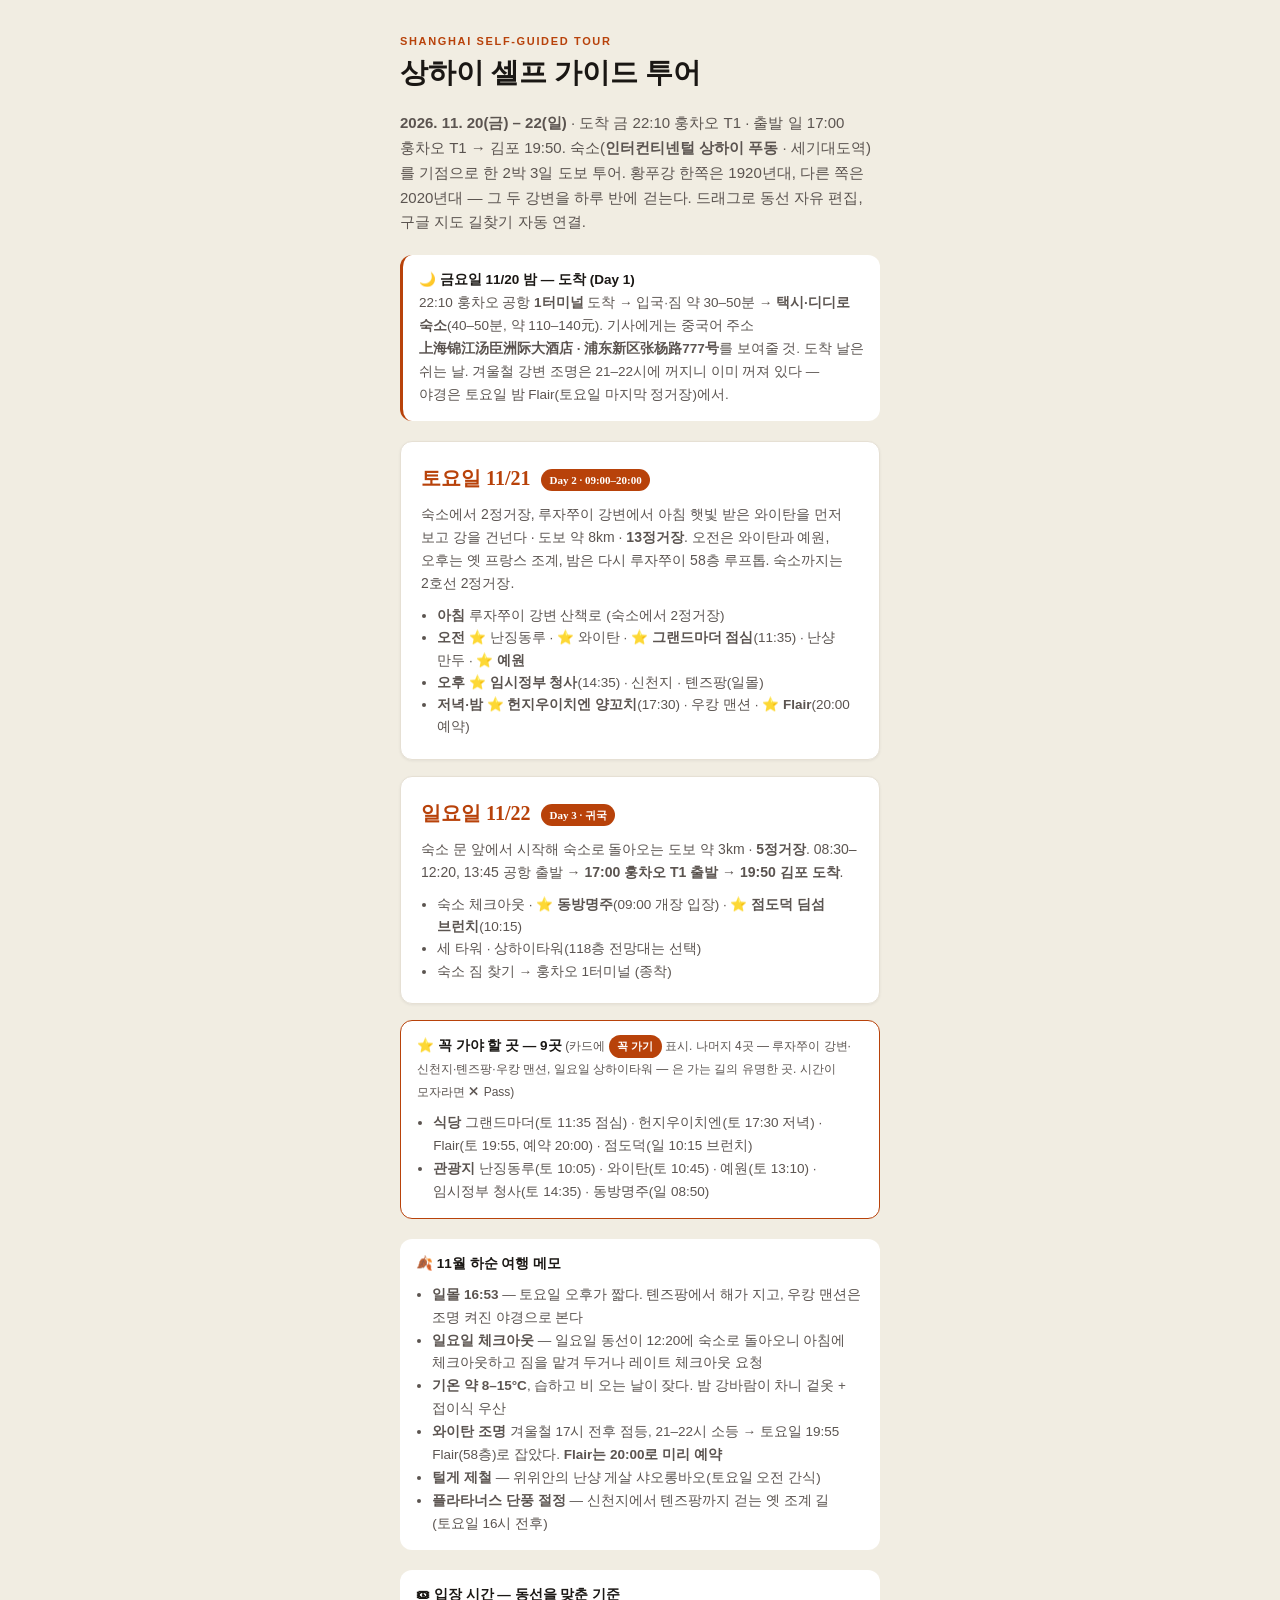
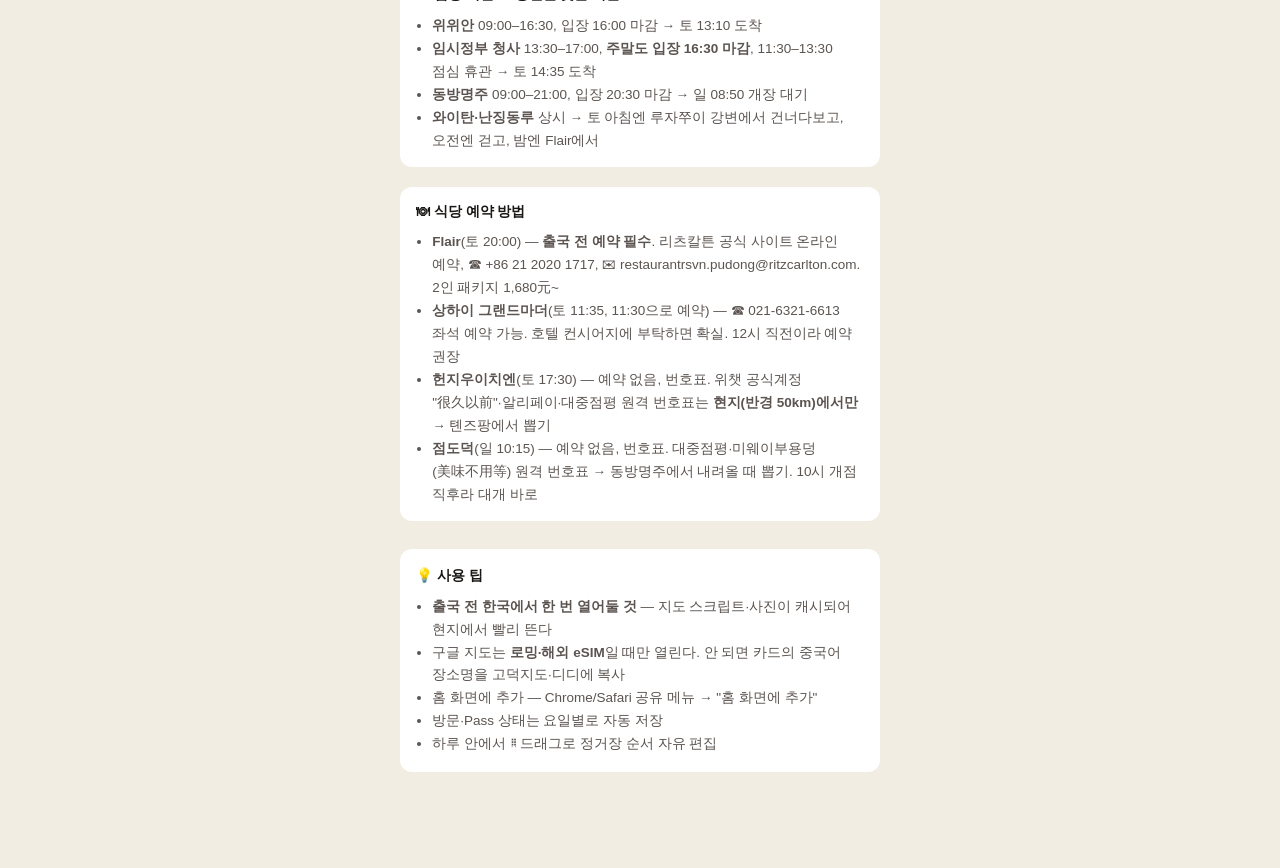
==== course/index.html @ 4eadb099 "Add files via upload" ====
<!DOCTYPE html>
<html lang="ko">
<head>
<meta charset="UTF-8">
<meta name="viewport" content="width=device-width, initial-scale=1, viewport-fit=cover">
<meta name="theme-color" content="#b8420a">
<title>상하이 셀프 가이드 투어</title>
<meta name="description" content="상하이 2박 3일(2026. 11. 20–22) 도보 가이드 투어 — 와이탄·위위안, 옛 프랑스 조계, 루자쭈이.">
<link rel="stylesheet" href="../navi/assets/css/navi.css">
<link rel="manifest" href="../manifest.json">
<link rel="apple-touch-icon" href="../navi/assets/icons/icon-192.png">
<link rel="icon" type="image/png" href="../navi/assets/icons/icon-192.png">
</head>
<body>

<div class="landing">
  <div style="font-size: 11px; letter-spacing: 0.15em; text-transform: uppercase; color: var(--accent); font-weight: 700;">Shanghai Self-Guided Tour</div>
  <h1>상하이 셀프 가이드 투어</h1>
  <p class="lead"><strong>2026. 11. 20(금) – 22(일)</strong> · 도착 금 22:10 훙차오 T1 · 출발 일 17:00 훙차오 T1 → 김포 19:50. 숙소(<strong>인터컨티넨털 상하이 푸동</strong> · 세기대도역)를 기점으로 한 2박 3일 도보 투어. 황푸강 한쪽은 1920년대, 다른 쪽은 2020년대 — 그 두 강변을 하루 반에 걷는다. 드래그로 동선 자유 편집, 구글 지도 길찾기 자동 연결.</p>

  <div style="margin: 20px 0; padding: 14px 16px; border-left: 3px solid var(--accent); background: var(--bg-card); border-radius: var(--radius); font-size: 13.5px; color: var(--ink-soft); line-height: 1.7;">
    <strong style="color: var(--ink);">🌙 금요일 11/20 밤 — 도착 (Day 1)</strong><br>
    22:10 훙차오 공항 <strong>1터미널</strong> 도착 → 입국·짐 약 30–50분 → <strong>택시·디디로 숙소</strong>(40–50분, 약 110–140元). 기사에게는 중국어 주소 <strong>上海锦江汤臣洲际大酒店 · 浦东新区张杨路777号</strong>를 보여줄 것. 도착 날은 쉬는 날. 겨울철 강변 조명은 21–22시에 꺼지니 이미 꺼져 있다 — 야경은 토요일 밤 Flair(토요일 마지막 정거장)에서.
  </div>

  <a class="version-card" href="sat.html">
    <h3>토요일 11/21 <span class="tag">Day 2 · 09:00–20:00</span></h3>
    <p>숙소에서 2정거장, 루자쭈이 강변에서 아침 햇빛 받은 와이탄을 먼저 보고 강을 건넌다 · 도보 약 8km · <strong>13정거장</strong>. 오전은 와이탄과 예원, 오후는 옛 프랑스 조계, 밤은 다시 루자쭈이 58층 루프톱. 숙소까지는 2호선 2정거장.</p>
    <ul>
      <li><strong>아침</strong> 루자쭈이 강변 산책로 (숙소에서 2정거장)</li>
      <li><strong>오전</strong> ⭐ 난징동루 · ⭐ 와이탄 · ⭐ <strong>그랜드마더 점심</strong>(11:35) · 난샹 만두 · ⭐ <strong>예원</strong></li>
      <li><strong>오후</strong> ⭐ <strong>임시정부 청사</strong>(14:35) · 신천지 · 톈즈팡(일몰)</li>
      <li><strong>저녁·밤</strong> ⭐ <strong>헌지우이치엔 양꼬치</strong>(17:30) · 우캉 맨션 · ⭐ <strong>Flair</strong>(20:00 예약)</li>
    </ul>
  </a>

  <a class="version-card" href="sun.html">
    <h3>일요일 11/22 <span class="tag">Day 3 · 귀국</span></h3>
    <p>숙소 문 앞에서 시작해 숙소로 돌아오는 도보 약 3km · <strong>5정거장</strong>. 08:30–12:20, 13:45 공항 출발 → <strong>17:00 훙차오 T1 출발 → 19:50 김포 도착</strong>.</p>
    <ul>
      <li>숙소 체크아웃 · ⭐ <strong>동방명주</strong>(09:00 개장 입장) · ⭐ <strong>점도덕 딤섬 브런치</strong>(10:15)</li>
      <li>세 타워 · 상하이타워(118층 전망대는 선택)</li>
      <li>숙소 짐 찾기 → 훙차오 1터미널 (종착)</li>
    </ul>
  </a>

  <div style="margin: 0 0 20px; padding: 14px 16px; border: 1px solid var(--accent); background: var(--bg-card); border-radius: var(--radius); font-size: 13.5px; color: var(--ink-soft); line-height: 1.7;">
    <strong style="color: var(--ink);">⭐ 꼭 가야 할 곳 — 9곳</strong> <span style="font-size: 12px;">(카드에 <span class="must-badge" style="margin-left: 0;">꼭 가기</span> 표시. 나머지 4곳 — 루자쭈이 강변·신천지·톈즈팡·우캉 맨션, 일요일 상하이타워 — 은 가는 길의 유명한 곳. 시간이 모자라면 ✕ Pass)</span>
    <ul style="margin: 8px 0 0; padding-left: 1.2em;">
      <li><strong>식당</strong> 그랜드마더(토 11:35 점심) · 헌지우이치엔(토 17:30 저녁) · Flair(토 19:55, 예약 20:00) · 점도덕(일 10:15 브런치)</li>
      <li><strong>관광지</strong> 난징동루(토 10:05) · 와이탄(토 10:45) · 예원(토 13:10) · 임시정부 청사(토 14:35) · 동방명주(일 08:50)</li>
    </ul>
  </div>

  <div style="margin: 0 0 20px; padding: 14px 16px; background: var(--bg-card); border-radius: var(--radius); font-size: 13.5px; color: var(--ink-soft); line-height: 1.7;">
    <strong style="color: var(--ink);">🍂 11월 하순 여행 메모</strong>
    <ul style="margin: 8px 0 0; padding-left: 1.2em;">
      <li><strong>일몰 16:53</strong> — 토요일 오후가 짧다. 톈즈팡에서 해가 지고, 우캉 맨션은 조명 켜진 야경으로 본다</li>
      <li><strong>일요일 체크아웃</strong> — 일요일 동선이 12:20에 숙소로 돌아오니 아침에 체크아웃하고 짐을 맡겨 두거나 레이트 체크아웃 요청</li>
      <li><strong>기온 약 8–15°C</strong>, 습하고 비 오는 날이 잦다. 밤 강바람이 차니 겉옷 + 접이식 우산</li>
      <li><strong>와이탄 조명</strong> 겨울철 17시 전후 점등, 21–22시 소등 → 토요일 19:55 Flair(58층)로 잡았다. <strong>Flair는 20:00로 미리 예약</strong></li>
      <li><strong>털게 제철</strong> — 위위안의 난샹 게살 샤오롱바오(토요일 오전 간식)</li>
      <li><strong>플라타너스 단풍 절정</strong> — 신천지에서 톈즈팡까지 걷는 옛 조계 길(토요일 16시 전후)</li>
    </ul>
  </div>

  <div style="margin: 0 0 20px; padding: 14px 16px; background: var(--bg-card); border-radius: var(--radius); font-size: 13.5px; color: var(--ink-soft); line-height: 1.7;">
    <strong style="color: var(--ink);">🎟 입장 시간 — 동선을 맞춘 기준</strong>
    <ul style="margin: 8px 0 0; padding-left: 1.2em;">
      <li><strong>위위안</strong> 09:00–16:30, 입장 16:00 마감 → 토 13:10 도착</li>
      <li><strong>임시정부 청사</strong> 13:30–17:00, <strong>주말도 입장 16:30 마감</strong>, 11:30–13:30 점심 휴관 → 토 14:35 도착</li>
      <li><strong>동방명주</strong> 09:00–21:00, 입장 20:30 마감 → 일 08:50 개장 대기</li>
      <li><strong>와이탄·난징동루</strong> 상시 → 토 아침엔 루자쭈이 강변에서 건너다보고, 오전엔 걷고, 밤엔 Flair에서</li>
    </ul>
  </div>

  <div style="margin: 0 0 20px; padding: 14px 16px; background: var(--bg-card); border-radius: var(--radius); font-size: 13.5px; color: var(--ink-soft); line-height: 1.7;">
    <strong style="color: var(--ink);">🍽 식당 예약 방법</strong>
    <ul style="margin: 8px 0 0; padding-left: 1.2em;">
      <li><strong>Flair</strong>(토 20:00) — <strong>출국 전 예약 필수</strong>. 리츠칼튼 공식 사이트 온라인 예약, ☎ +86 21 2020 1717, ✉ restaurantrsvn.pudong@ritzcarlton.com. 2인 패키지 1,680元~</li>
      <li><strong>상하이 그랜드마더</strong>(토 11:35, 11:30으로 예약) — ☎ 021-6321-6613 좌석 예약 가능. 호텔 컨시어지에 부탁하면 확실. 12시 직전이라 예약 권장</li>
      <li><strong>헌지우이치엔</strong>(토 17:30) — 예약 없음, 번호표. 위챗 공식계정 "很久以前"·알리페이·대중점평 원격 번호표는 <strong>현지(반경 50km)에서만</strong> → 톈즈팡에서 뽑기</li>
      <li><strong>점도덕</strong>(일 10:15) — 예약 없음, 번호표. 대중점평·미웨이부용덩(美味不用等) 원격 번호표 → 동방명주에서 내려올 때 뽑기. 10시 개점 직후라 대개 바로</li>
    </ul>
  </div>

  <div style="margin-top: 28px; padding: 16px; background: var(--bg-card); border-radius: var(--radius); font-size: 13.5px; color: var(--ink-soft); line-height: 1.7;">
    <strong style="color: var(--ink);">💡 사용 팁</strong>
    <ul style="margin: 8px 0 0; padding-left: 1.2em;">
      <li><strong>출국 전 한국에서 한 번 열어둘 것</strong> — 지도 스크립트·사진이 캐시되어 현지에서 빨리 뜬다</li>
      <li>구글 지도는 <strong>로밍·해외 eSIM</strong>일 때만 열린다. 안 되면 카드의 중국어 장소명을 고덕지도·디디에 복사</li>
      <li>홈 화면에 추가 — Chrome/Safari 공유 메뉴 → "홈 화면에 추가"</li>
      <li>방문·Pass 상태는 요일별로 자동 저장</li>
      <li>하루 안에서 ⠿ 드래그로 정거장 순서 자유 편집</li>
    </ul>
  </div>
</div>

<script>
  if ('serviceWorker' in navigator) {
    window.addEventListener('load', () => {
      navigator.serviceWorker.register('../sw.js', { scope: '../' }).catch((e) => console.warn('SW failed:', e));
    });
  }
</script>
</body>
</html>
---- navi/assets/css/navi.css ----
/* ============================================================
   상하이 투어 NAVI — 모바일 우선 (폴란드 투어 엔진에서 이어받음)
   ============================================================ */

:root {
  --bg:        #faf8f3;
  --bg-card:   #ffffff;
  --bg-walk:   #f1ede2;
  --bg-tram:   #fff4e1;
  --ink:       #1a1714;
  --ink-soft:  #5b5450;
  --ink-mute:  #908882;
  --line:      #e6e0d4;
  --accent:    #b8420a;
  --accent-soft: #d97350;
  --visited:   #4a7c4e;
  --visited-bg: #e8f1e9;
  --shadow-sm: 0 1px 3px rgba(0,0,0,0.06);
  --shadow-md: 0 4px 14px rgba(0,0,0,0.08);
  --radius:    12px;
  --font-serif: ui-serif, Georgia, 'Iowan Old Style', 'Apple Garamond', serif;
  --font-sans: -apple-system, BlinkMacSystemFont, 'Pretendard', 'Apple SD Gothic Neo', 'Segoe UI', sans-serif;
  --bottom-nav-h: 64px;
}

@media (prefers-color-scheme: dark) {
  :root {
    --bg:        #16130f;
    --bg-card:   #211c17;
    --bg-walk:   #2a241c;
    --bg-tram:   #322820;
    --ink:       #f0e9dc;
    --ink-soft:  #b8aea0;
    --ink-mute:  #807870;
    --line:      #3a3128;
    --accent:    #ff8e5c;
    --accent-soft: #d97350;
    --visited:   #88c08c;
    --visited-bg: #1e2a1f;
    --shadow-sm: 0 1px 3px rgba(0,0,0,0.4);
    --shadow-md: 0 4px 14px rgba(0,0,0,0.5);
  }
}

* { box-sizing: border-box; -webkit-tap-highlight-color: transparent; }

html, body {
  margin: 0; padding: 0;
  background: var(--bg);
  color: var(--ink);
  font-family: var(--font-sans);
  font-size: 16px;
  line-height: 1.65;
  word-break: keep-all;
  overflow-wrap: break-word;
}

body {
  padding-bottom: calc(var(--bottom-nav-h) + env(safe-area-inset-bottom));
}

a { color: var(--accent); text-decoration: none; }
a:active { opacity: 0.6; }

/* ====== Header ====== */
.tour-header {
  padding: 24px 20px 16px;
  background: linear-gradient(180deg, var(--bg-card) 0%, var(--bg) 100%);
  border-bottom: 1px solid var(--line);
}
.tour-header .kicker {
  font-size: 11px; letter-spacing: 0.15em; text-transform: uppercase;
  color: var(--accent); font-weight: 700;
}
.tour-header h1 {
  font-family: var(--font-serif);
  font-size: 26px; line-height: 1.25;
  margin: 8px 0 8px;
}
.tour-header .subtitle {
  font-size: 14px; color: var(--ink-soft); margin: 0;
}
.tour-meta {
  display: grid; grid-template-columns: repeat(3, 1fr); gap: 8px;
  margin-top: 16px;
}
.tour-meta .item {
  background: var(--bg-card); padding: 10px 8px;
  border-radius: 8px; text-align: center;
  border: 1px solid var(--line);
}
.tour-meta .val { font-size: 16px; font-weight: 700; color: var(--accent); }
.tour-meta .key { font-size: 11px; color: var(--ink-mute); }

/* ====== Ticket Guide (펼침 카드) ====== */
.ticket-card {
  margin: 0;
  background: var(--bg-card);
  border-bottom: 1px solid var(--line);
}
.ticket-card summary {
  list-style: none;
  cursor: pointer;
  padding: 14px 20px;
  font-size: 14px; font-weight: 600;
  display: flex; align-items: center; gap: 8px;
  color: var(--ink);
  user-select: none;
}
.ticket-card summary::-webkit-details-marker { display: none; }
.ticket-card summary::after {
  content: '▾';
  margin-left: auto;
  color: var(--ink-mute);
  transition: transform 0.2s;
}
.ticket-card[open] summary::after { transform: rotate(180deg); }
.ticket-card .ticket-body {
  padding: 0 20px 20px;
  font-size: 13.5px;
  color: var(--ink-soft);
  line-height: 1.7;
}
.ticket-card .ticket-body table {
  width: 100%; border-collapse: collapse;
  margin: 8px 0 12px;
  font-size: 13px;
}
.ticket-card .ticket-body th,
.ticket-card .ticket-body td {
  text-align: left; padding: 6px 4px;
  border-bottom: 1px solid var(--line);
}
.ticket-card .ticket-body th {
  color: var(--ink-mute); font-size: 11px;
  text-transform: uppercase; letter-spacing: 0.05em;
}
.ticket-card .ticket-body td strong { color: var(--ink); }
.ticket-card .ticket-body .price { font-weight: 700; color: var(--accent); white-space: nowrap; }
.ticket-card .ticket-body h4 {
  font-size: 14px; margin: 14px 0 6px;
  color: var(--ink);
}
.ticket-card .ticket-body ul { margin: 6px 0; padding-left: 1.2em; }
.ticket-card .warning {
  background: var(--bg-tram);
  border-left: 3px solid var(--accent);
  padding: 8px 12px;
  margin: 10px 0;
  font-size: 13px;
  border-radius: 0 6px 6px 0;
}

/* ====== Progress Bar ====== */
.progress-bar {
  position: sticky; top: 0; z-index: 50;
  background: var(--bg);
  padding: 8px 12px 8px 16px;
  border-bottom: 1px solid var(--line);
  display: flex; align-items: center; gap: 8px;
  font-size: 13px;
}
.progress-bar .btn-scroll-top,
.progress-bar .btn-reset-order {
  flex: 0 0 auto;
  min-width: 32px; height: 32px;
  border: 1px solid var(--line);
  background: var(--bg-card);
  color: var(--ink);
  border-radius: 8px;
  font-size: 14px;
  cursor: pointer;
  display: inline-flex; align-items: center; justify-content: center;
  padding: 0 8px;
  font-family: inherit;
}
.progress-bar .btn-scroll-top:active,
.progress-bar .btn-reset-order:active { opacity: 0.55; }
.progress-bar .track {
  flex: 1; height: 6px; background: var(--line);
  border-radius: 999px; overflow: hidden;
}
.progress-bar .fill {
  height: 100%; background: var(--accent); width: 0%;
  transition: width 0.3s ease;
}
.progress-bar .count { color: var(--ink-soft); font-variant-numeric: tabular-nums; }

/* ====== Overview Map (v1) ====== */
.overview-map {
  height: 260px;
  margin: 16px 0;
  border-top: 1px solid var(--line);
  border-bottom: 1px solid var(--line);
}
.overview-map .leaflet-container { background: var(--bg); }

/* ====== Stops ====== */
main { padding: 0; }
.stops { display: flex; flex-direction: column; }

.stop {
  background: var(--bg-card);
  border-top: 1px solid var(--line);
  scroll-margin-top: 56px;
  transition: background 0.3s ease;
}
.stop.visited {
  background: var(--visited-bg);
}

.stop-photo {
  margin: 0; position: relative; aspect-ratio: 16 / 10;
  background: var(--line); overflow: hidden;
}
.stop-photo img {
  width: 100%; height: 100%; object-fit: cover; display: block;
}
.stop-photo .stop-num {
  position: absolute; top: 12px; left: 12px;
  background: var(--accent); color: white;
  font-weight: 700; font-size: 13px;
  padding: 6px 12px; border-radius: 999px;
  letter-spacing: 0.05em;
  box-shadow: var(--shadow-sm);
}
.stop.extension .stop-photo .stop-num { background: var(--ink-soft); }
.stop.terminus .stop-photo .stop-num { background: var(--visited); }

.stop-body { padding: 20px; }
.stop-time {
  font-size: 12px; color: var(--accent);
  font-weight: 600; letter-spacing: 0.05em;
  text-transform: uppercase;
}
.stop-body h2 {
  font-family: var(--font-serif);
  font-size: 22px; line-height: 1.3;
  margin: 4px 0 2px;
}
.stop-pl {
  font-style: italic; color: var(--ink-mute);
  font-size: 14px; margin-bottom: 14px;
}
.stop-body p { margin: 10px 0; font-size: 15.5px; }
.stop-body ul { margin: 8px 0; padding-left: 1.2em; font-size: 14.5px; color: var(--ink-soft); }
.stop-body strong { color: var(--ink); }

/* ====== Stop Actions ====== */
.stop-actions {
  display: flex; gap: 8px; margin-top: 18px;
  flex-wrap: wrap;
}
.stop-actions button,
.stop-actions a {
  flex: 1 1 auto;
  min-height: 44px;
  padding: 0 16px;
  border-radius: 10px;
  border: 1px solid var(--line);
  background: var(--bg);
  color: var(--ink);
  font-size: 14px; font-weight: 600;
  display: inline-flex; align-items: center; justify-content: center; gap: 6px;
  cursor: pointer;
  font-family: inherit;
}
.stop-actions .btn-directions {
  background: var(--accent); color: white; border-color: var(--accent);
  flex: 3 1 0;
  padding: 0 10px;
  font-size: 13px;
}
.stop-actions .btn-directions:active { background: var(--accent-soft); }
.stop-actions .btn-place {
  flex: 0 0 44px;
  min-width: 44px; padding: 0;
  font-size: 18px;
  text-decoration: none;
}
.stop-actions .btn-visit {
  background: var(--bg); color: var(--ink-soft);
  flex: 2 1 0;
  padding: 0 8px;
  font-size: 13px;
}
.stop-actions .btn-visit.checked {
  background: var(--visited); color: white; border-color: var(--visited);
}

/* ====== Walk Segment ====== */
.walk {
  background: var(--bg-walk);
  padding: 16px 20px;
  display: flex; gap: 12px; align-items: flex-start;
  font-size: 14px; color: var(--ink-soft);
  border-top: 1px solid var(--line);
}
.walk.tram { background: var(--bg-tram); }
.walk .arrow {
  flex: 0 0 auto;
  font-size: 20px; color: var(--accent); font-weight: 700;
}
.walk-content { flex: 1; min-width: 0; }
.walk-mode {
  display: inline-block;
  font-size: 12px; font-weight: 700;
  background: var(--accent); color: white;
  padding: 3px 9px; border-radius: 999px;
  margin-bottom: 6px;
  text-transform: uppercase; letter-spacing: 0.05em;
}
.walk.tram .walk-mode { background: #c87a1f; }
.walk-text { line-height: 1.55; }
.walk-text strong { color: var(--ink); }

/* iframe (v2) */
.walk-map {
  margin-top: 12px;
  border-radius: var(--radius); overflow: hidden;
  border: 1px solid var(--line);
}
.walk-map iframe {
  width: 100%; height: 260px; border: 0; display: block;
}

/* ====== Bottom Fixed Nav ====== */
.bottom-nav {
  position: fixed; left: 0; right: 0; bottom: 0; z-index: 100;
  height: calc(var(--bottom-nav-h) + env(safe-area-inset-bottom));
  padding-bottom: env(safe-area-inset-bottom);
  background: var(--bg-card);
  border-top: 1px solid var(--line);
  display: grid; grid-template-columns: 1fr auto 1fr;
  align-items: center;
  box-shadow: 0 -2px 12px rgba(0,0,0,0.06);
}
.bottom-nav button {
  height: var(--bottom-nav-h);
  background: transparent; border: 0;
  font-family: inherit; font-size: 13px; font-weight: 600;
  color: var(--ink); cursor: pointer;
  display: flex; flex-direction: column; align-items: center; justify-content: center; gap: 2px;
  padding: 0 12px;
}
.bottom-nav button:disabled { color: var(--ink-mute); opacity: 0.45; }
.bottom-nav button .label { font-size: 11px; color: var(--ink-mute); font-weight: 500; }
.bottom-nav button .target { font-size: 13px; }
.bottom-nav .center {
  text-align: center; font-variant-numeric: tabular-nums;
  font-size: 13px; color: var(--ink-soft);
  padding: 0 16px;
}
.bottom-nav .center .current { font-weight: 700; color: var(--accent); font-size: 18px; }

/* ====== Footer ====== */
.tour-footer {
  padding: 24px 20px;
  background: var(--bg);
  text-align: center;
  font-size: 13px; color: var(--ink-mute);
  border-top: 1px solid var(--line);
}

/* ====== Index (랜딩) ====== */
.landing { padding: 32px 20px; max-width: 520px; margin: 0 auto; }
.landing h1 {
  font-family: var(--font-serif);
  font-size: 28px; margin: 0 0 8px;
}
.landing .lead { color: var(--ink-soft); font-size: 15px; }
.version-card {
  display: block;
  margin: 16px 0;
  padding: 20px;
  background: var(--bg-card);
  border: 1px solid var(--line);
  border-radius: var(--radius);
  box-shadow: var(--shadow-sm);
  color: var(--ink);
}
.version-card:active { transform: scale(0.98); }
.version-card h3 {
  font-family: var(--font-serif);
  font-size: 20px; margin: 0 0 4px;
  color: var(--accent);
}
.version-card .tag {
  display: inline-block; font-size: 11px;
  background: var(--accent); color: white;
  padding: 2px 8px; border-radius: 999px;
  margin-left: 6px; vertical-align: middle;
}
.version-card p { margin: 8px 0 0; font-size: 14px; color: var(--ink-soft); }
.version-card ul { margin: 10px 0 0; padding-left: 1.2em; font-size: 13.5px; color: var(--ink-soft); }

/* ====== v3-Flex 전용 ====== */
.v3-stop { position: relative; }
.v3-stop .stop-toolbar {
  position: absolute; top: 8px; right: 8px;
  z-index: 10;
}
.v3-stop .btn-pass {
  height: 36px; padding: 0 12px;
  border-radius: 999px;
  background: rgba(0, 0, 0, 0.55);
  color: white;
  border: 0;
  font-size: 13px; font-weight: 600;
  cursor: pointer;
  font-family: inherit;
  box-shadow: 0 2px 6px rgba(0,0,0,0.2);
}
.v3-stop .btn-pass:active { opacity: 0.7; }
.v3-stop.passed {
  opacity: 0.55;
}
.v3-stop.passed .stop-photo img {
  filter: grayscale(1) brightness(0.85);
}
.v3-stop.passed .stop-body { color: var(--ink-mute); }
.v3-stop.passed .stop-body h2,
.v3-stop.passed .stop-body strong { color: var(--ink-mute); }
.v3-stop.passed .btn-pass {
  background: var(--accent);
}
.v3-stop.passed .btn-directions {
  background: var(--ink-mute); border-color: var(--ink-mute); opacity: 0.6;
}

/* Sortable 드래그 중 표시 */
.sortable-ghost { opacity: 0.4; background: var(--bg-walk) !important; }
.sortable-drag {
  box-shadow: 0 10px 30px rgba(0,0,0,0.35);
  border-radius: 10px;
  overflow: hidden;
}

/* 편집 시트 */
.btn-edit-sheet {
  flex: 0 0 auto;
  min-height: 32px; padding: 0 12px;
  border: 1px solid var(--accent);
  background: var(--accent);
  color: white;
  border-radius: 8px;
  font-size: 12.5px; font-weight: 600;
  cursor: pointer; font-family: inherit;
  white-space: nowrap;
}
.btn-edit-sheet:active { opacity: 0.7; }

/* Bottom Sheet — 화면 하단에서 슬라이드 업 (최상단 z-index) */
.edit-sheet {
  position: fixed;
  left: 0; right: 0; bottom: 0;
  z-index: 9999;
  background: var(--bg-card);
  border-top: 1px solid var(--line);
  border-radius: 18px 18px 0 0;
  box-shadow: 0 -10px 30px rgba(0,0,0,0.25);
  transform: translateY(100%);
  transition: transform 0.3s ease;
  max-height: 55vh;
  display: flex; flex-direction: column;
  padding: 0 16px;
  padding-bottom: env(safe-area-inset-bottom);
}
.edit-sheet.open {
  transform: translateY(0);
}

/* 시트 열린 동안 미니맵을 화면 상단에 고정 (Leaflet의 position: relative 덮어씀) */
.overview-map.floating {
  position: fixed !important;
  top: 0; left: 0; right: 0;
  z-index: 9998 !important;
  height: 40vh;
  background: var(--bg);
  border-bottom: 2px solid var(--line);
  box-shadow: 0 4px 12px rgba(0,0,0,0.15);
}
body.sheet-open {
  overflow: hidden;
  touch-action: none;
}
@media (min-width: 720px) {
  .overview-map.floating {
    left: 50%;
    transform: translateX(-50%);
    width: 100%; max-width: 640px;
  }
}
.edit-sheet::before {
  content: '';
  display: block;
  width: 40px; height: 4px;
  background: var(--line);
  border-radius: 2px;
  margin: 8px auto;
  flex: 0 0 auto;
}
.edit-sheet .sheet-help {
  font-size: 12px; color: var(--ink-soft);
  padding: 4px 0 10px;
  line-height: 1.55;
  flex: 0 0 auto;
}
.sheet-list {
  display: flex; flex-direction: column;
  gap: 4px;
  flex: 1 1 auto;
  overflow-y: auto;
  padding-bottom: 8px;
  -webkit-overflow-scrolling: touch;
}
@media (min-width: 720px) {
  .edit-sheet {
    left: 50%; right: auto;
    width: 100%; max-width: 640px;
    transform: translate(-50%, 100%);
  }
  .edit-sheet.open { transform: translate(-50%, 0); }
}
.sheet-row {
  display: flex; align-items: center; gap: 10px;
  padding: 8px 10px;
  background: var(--bg);
  border: 1px solid var(--line);
  border-radius: 8px;
  font-size: 14px;
  user-select: none;
  touch-action: pan-y;
}
.sheet-row.passed { opacity: 0.45; background: var(--bg-walk); }
.sheet-row.passed .sheet-num { color: var(--ink-mute); }
.sheet-row.passed .sheet-name { text-decoration: line-through; color: var(--ink-mute); }
.sheet-handle {
  flex: 0 0 auto;
  width: 32px; height: 32px;
  display: flex; align-items: center; justify-content: center;
  font-size: 18px; color: var(--ink-mute);
  cursor: grab;
  touch-action: none;
  border-radius: 6px;
}
.sheet-handle:active { background: var(--line); cursor: grabbing; }
.sheet-num {
  flex: 0 0 auto;
  min-width: 30px;
  font-weight: 700; color: var(--accent);
  font-variant-numeric: tabular-nums;
  text-align: center;
}
.sheet-name {
  flex: 1; min-width: 0;
  overflow: hidden; text-overflow: ellipsis; white-space: nowrap;
  color: var(--ink);
}
.sheet-visit,
.sheet-pass {
  flex: 0 0 auto;
  width: 32px; height: 32px;
  border: 1px solid var(--line);
  background: var(--bg-card);
  color: var(--ink-soft);
  border-radius: 6px;
  cursor: pointer;
  font-family: inherit; font-size: 14px;
}
.sheet-row.visited .sheet-visit { background: var(--visited); color: white; border-color: var(--visited); }
.sheet-row.passed .sheet-pass { background: var(--accent); color: white; border-color: var(--accent); }
.sheet-row.passed .sheet-visit { opacity: 0.4; pointer-events: none; }
.btn-close-sheet {
  width: 100%;
  margin: 10px 0;
  padding: 12px;
  border: 1px solid var(--line);
  background: var(--bg);
  color: var(--ink);
  border-radius: 8px;
  font-size: 13px; font-weight: 600;
  cursor: pointer; font-family: inherit;
  flex: 0 0 auto;
}
/* 시트가 떠 있을 때 본문 위 어둡게 (미니맵·시트 사이 빈 곳) */
.sheet-backdrop {
  position: fixed; inset: 0;
  background: rgba(0,0,0,0);
  z-index: 9997;
  pointer-events: none;
  transition: background 0.3s ease;
}
.sheet-backdrop.open {
  background: rgba(0,0,0,0.4);
  pointer-events: auto;
}

/* v3-walk: 도보 문구 없는 임베드만 */
.v3-walk {
  padding: 12px 16px;
  background: var(--bg-walk);
}
.v3-walk .walk-content { display: block; }
.v3-walk .walk-label {
  display: inline-block;
  font-size: 12px; font-weight: 700;
  background: var(--accent); color: white;
  padding: 3px 10px; border-radius: 999px;
  margin-bottom: 8px;
  letter-spacing: 0.05em;
  font-variant-numeric: tabular-nums;
}
.v3-walk .walk-map {
  border-radius: var(--radius);
  overflow: hidden;
  border: 1px solid var(--line);
}
.v3-walk .walk-map iframe {
  width: 100%; height: 300px; border: 0; display: block;
}

/* ====== Tablet+ (단순화: 모바일 폭 유지, 양옆 여백) ====== */
@media (min-width: 720px) {
  body > .tour-header,
  body > .progress-bar,
  body > main,
  body > .tour-footer {
    max-width: 640px;
    margin-left: auto;
    margin-right: auto;
  }
  body { background: var(--bg-walk); }
  main { background: var(--bg); }
  .tour-header { background: var(--bg-card); }
  .bottom-nav {
    left: 50%; right: auto;
    transform: translateX(-50%);
    width: 100%; max-width: 640px;
  }
}

/* ====== 지하철·디디 구간 박스 (구글 임베드 대신) ====== */
.walk-transit {
  margin-top: 8px; padding: 12px 14px; border: 1px solid var(--line); border-radius: var(--radius);
  background: var(--bg-card); display: grid; gap: 8px;
}
.walk-transit .walk-mode { justify-self: start; }
.walk-transit-links { display: flex; flex-wrap: wrap; gap: 8px; }
.walk-out {
  display: inline-flex; align-items: center; gap: 6px; padding: 9px 14px; border-radius: 999px;
  border: 1px solid var(--line); background: var(--bg); color: var(--ink);
  font-size: 13px; font-weight: 600; text-decoration: none;
}
.walk-out:hover, .walk-out:focus-visible { border-color: var(--accent); color: var(--accent); }
.walk-out-primary { background: var(--accent); border-color: var(--accent); color: #fff; }
.walk-out-primary:hover, .walk-out-primary:focus-visible { color: #fff; filter: brightness(1.08); }
.walk-note { margin: 0; font-size: 11.5px; line-height: 1.5; color: var(--ink-mute); }

/* 꼭 가야 할 곳 표시 */
.must-badge {
  display: inline-block; vertical-align: middle; margin-left: 6px; padding: 2px 8px; border-radius: 999px;
  background: var(--accent); color: #fff; font-size: 11px; font-weight: 700; letter-spacing: 0.02em; white-space: nowrap;
}
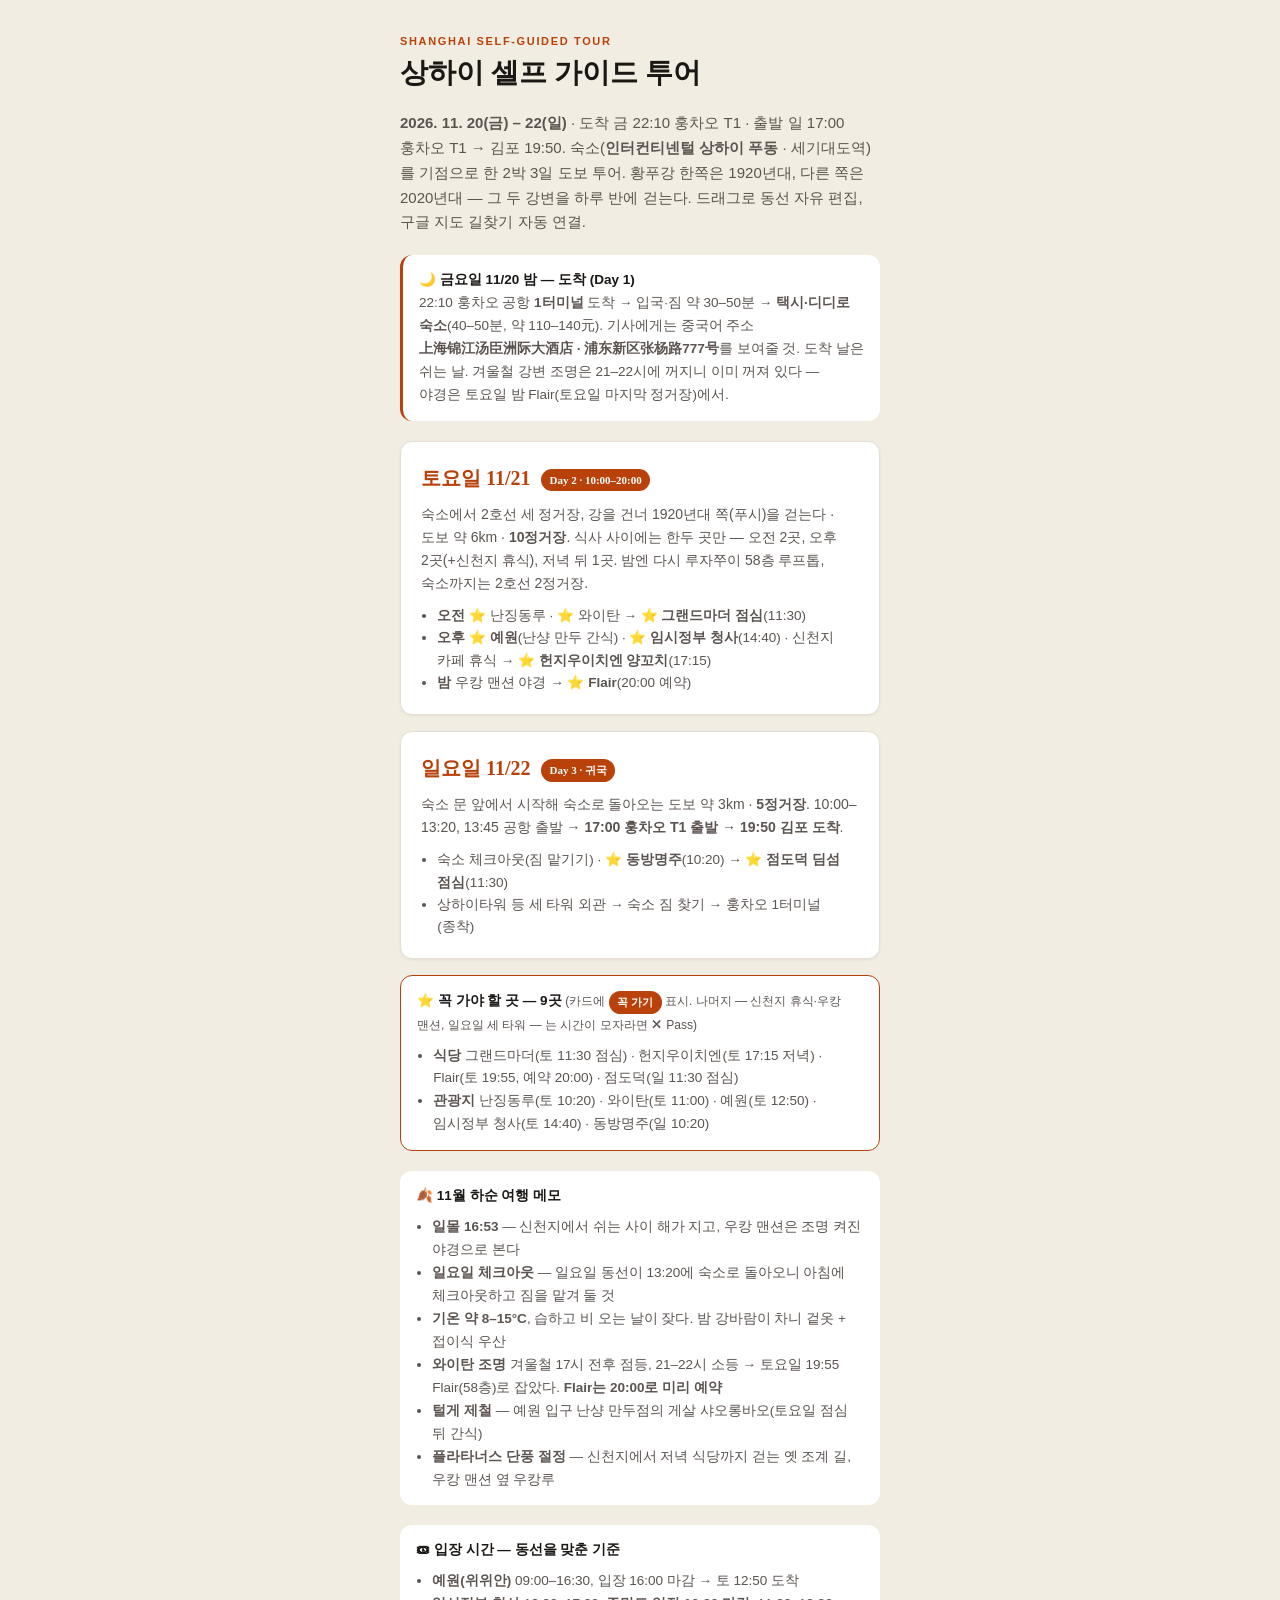
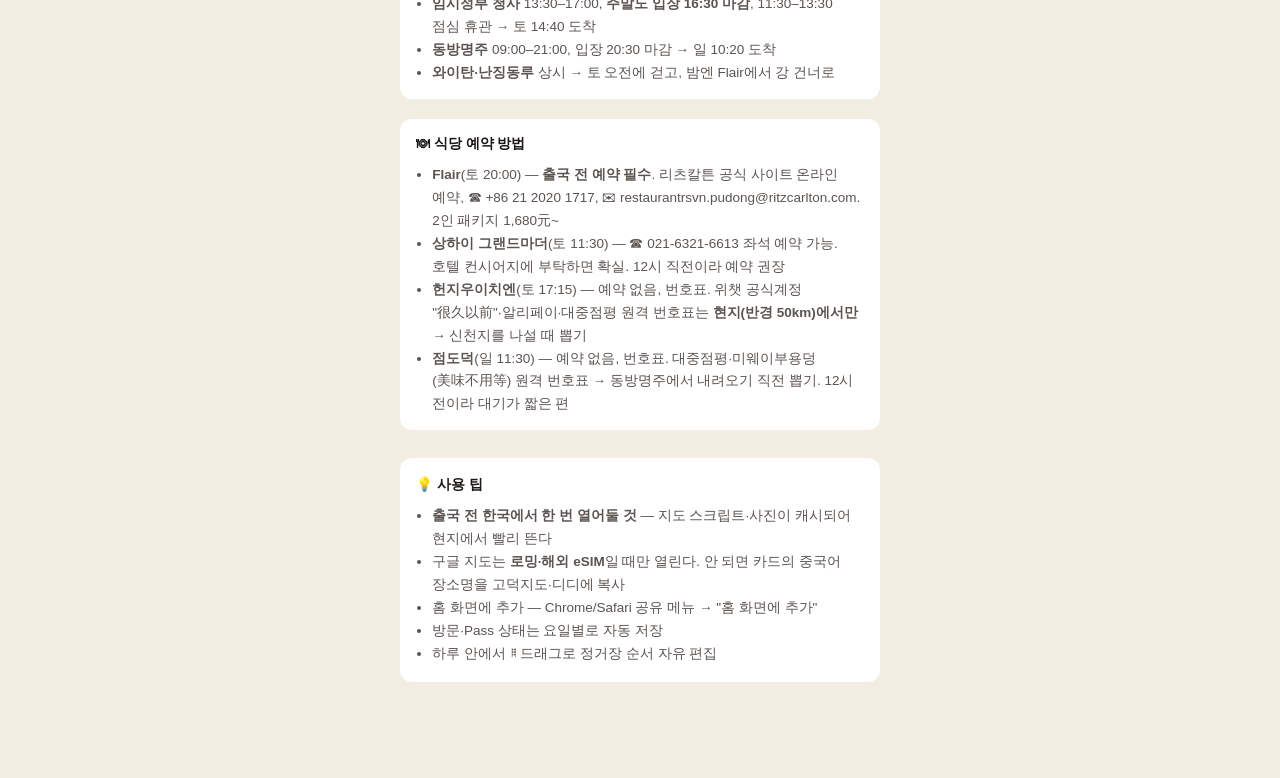
==== commit 3e36c050: "Add files via upload" ====
--- a/course/index.html
+++ b/course/index.html
@@ -24,53 +24,51 @@
   </div>
 
   <a class="version-card" href="sat.html">
-    <h3>토요일 11/21 <span class="tag">Day 2 · 09:00–20:00</span></h3>
-    <p>숙소에서 2정거장, 루자쭈이 강변에서 아침 햇빛 받은 와이탄을 먼저 보고 강을 건넌다 · 도보 약 8km · <strong>13정거장</strong>. 오전은 와이탄과 예원, 오후는 옛 프랑스 조계, 밤은 다시 루자쭈이 58층 루프톱. 숙소까지는 2호선 2정거장.</p>
+    <h3>토요일 11/21 <span class="tag">Day 2 · 10:00–20:00</span></h3>
+    <p>숙소에서 2호선 세 정거장, 강을 건너 1920년대 쪽(푸시)을 걷는다 · 도보 약 6km · <strong>10정거장</strong>. 식사 사이에는 한두 곳만 — 오전 2곳, 오후 2곳(+신천지 휴식), 저녁 뒤 1곳. 밤엔 다시 루자쭈이 58층 루프톱, 숙소까지는 2호선 2정거장.</p>
     <ul>
-      <li><strong>아침</strong> 루자쭈이 강변 산책로 (숙소에서 2정거장)</li>
-      <li><strong>오전</strong> ⭐ 난징동루 · ⭐ 와이탄 · ⭐ <strong>그랜드마더 점심</strong>(11:35) · 난샹 만두 · ⭐ <strong>예원</strong></li>
-      <li><strong>오후</strong> ⭐ <strong>임시정부 청사</strong>(14:35) · 신천지 · 톈즈팡(일몰)</li>
-      <li><strong>저녁·밤</strong> ⭐ <strong>헌지우이치엔 양꼬치</strong>(17:30) · 우캉 맨션 · ⭐ <strong>Flair</strong>(20:00 예약)</li>
+      <li><strong>오전</strong> ⭐ 난징동루 · ⭐ 와이탄 → ⭐ <strong>그랜드마더 점심</strong>(11:30)</li>
+      <li><strong>오후</strong> ⭐ <strong>예원</strong>(난샹 만두 간식) · ⭐ <strong>임시정부 청사</strong>(14:40) · 신천지 카페 휴식 → ⭐ <strong>헌지우이치엔 양꼬치</strong>(17:15)</li>
+      <li><strong>밤</strong> 우캉 맨션 야경 → ⭐ <strong>Flair</strong>(20:00 예약)</li>
     </ul>
   </a>
 
   <a class="version-card" href="sun.html">
     <h3>일요일 11/22 <span class="tag">Day 3 · 귀국</span></h3>
-    <p>숙소 문 앞에서 시작해 숙소로 돌아오는 도보 약 3km · <strong>5정거장</strong>. 08:30–12:20, 13:45 공항 출발 → <strong>17:00 훙차오 T1 출발 → 19:50 김포 도착</strong>.</p>
+    <p>숙소 문 앞에서 시작해 숙소로 돌아오는 도보 약 3km · <strong>5정거장</strong>. 10:00–13:20, 13:45 공항 출발 → <strong>17:00 훙차오 T1 출발 → 19:50 김포 도착</strong>.</p>
     <ul>
-      <li>숙소 체크아웃 · ⭐ <strong>동방명주</strong>(09:00 개장 입장) · ⭐ <strong>점도덕 딤섬 브런치</strong>(10:15)</li>
-      <li>세 타워 · 상하이타워(118층 전망대는 선택)</li>
-      <li>숙소 짐 찾기 → 훙차오 1터미널 (종착)</li>
+      <li>숙소 체크아웃(짐 맡기기) · ⭐ <strong>동방명주</strong>(10:20) → ⭐ <strong>점도덕 딤섬 점심</strong>(11:30)</li>
+      <li>상하이타워 등 세 타워 외관 → 숙소 짐 찾기 → 훙차오 1터미널 (종착)</li>
     </ul>
   </a>
 
   <div style="margin: 0 0 20px; padding: 14px 16px; border: 1px solid var(--accent); background: var(--bg-card); border-radius: var(--radius); font-size: 13.5px; color: var(--ink-soft); line-height: 1.7;">
-    <strong style="color: var(--ink);">⭐ 꼭 가야 할 곳 — 9곳</strong> <span style="font-size: 12px;">(카드에 <span class="must-badge" style="margin-left: 0;">꼭 가기</span> 표시. 나머지 4곳 — 루자쭈이 강변·신천지·톈즈팡·우캉 맨션, 일요일 상하이타워 — 은 가는 길의 유명한 곳. 시간이 모자라면 ✕ Pass)</span>
+    <strong style="color: var(--ink);">⭐ 꼭 가야 할 곳 — 9곳</strong> <span style="font-size: 12px;">(카드에 <span class="must-badge" style="margin-left: 0;">꼭 가기</span> 표시. 나머지 — 신천지 휴식·우캉 맨션, 일요일 세 타워 — 는 시간이 모자라면 ✕ Pass)</span>
     <ul style="margin: 8px 0 0; padding-left: 1.2em;">
-      <li><strong>식당</strong> 그랜드마더(토 11:35 점심) · 헌지우이치엔(토 17:30 저녁) · Flair(토 19:55, 예약 20:00) · 점도덕(일 10:15 브런치)</li>
-      <li><strong>관광지</strong> 난징동루(토 10:05) · 와이탄(토 10:45) · 예원(토 13:10) · 임시정부 청사(토 14:35) · 동방명주(일 08:50)</li>
+      <li><strong>식당</strong> 그랜드마더(토 11:30 점심) · 헌지우이치엔(토 17:15 저녁) · Flair(토 19:55, 예약 20:00) · 점도덕(일 11:30 점심)</li>
+      <li><strong>관광지</strong> 난징동루(토 10:20) · 와이탄(토 11:00) · 예원(토 12:50) · 임시정부 청사(토 14:40) · 동방명주(일 10:20)</li>
     </ul>
   </div>
 
   <div style="margin: 0 0 20px; padding: 14px 16px; background: var(--bg-card); border-radius: var(--radius); font-size: 13.5px; color: var(--ink-soft); line-height: 1.7;">
     <strong style="color: var(--ink);">🍂 11월 하순 여행 메모</strong>
     <ul style="margin: 8px 0 0; padding-left: 1.2em;">
-      <li><strong>일몰 16:53</strong> — 토요일 오후가 짧다. 톈즈팡에서 해가 지고, 우캉 맨션은 조명 켜진 야경으로 본다</li>
-      <li><strong>일요일 체크아웃</strong> — 일요일 동선이 12:20에 숙소로 돌아오니 아침에 체크아웃하고 짐을 맡겨 두거나 레이트 체크아웃 요청</li>
+      <li><strong>일몰 16:53</strong> — 신천지에서 쉬는 사이 해가 지고, 우캉 맨션은 조명 켜진 야경으로 본다</li>
+      <li><strong>일요일 체크아웃</strong> — 일요일 동선이 13:20에 숙소로 돌아오니 아침에 체크아웃하고 짐을 맡겨 둘 것</li>
       <li><strong>기온 약 8–15°C</strong>, 습하고 비 오는 날이 잦다. 밤 강바람이 차니 겉옷 + 접이식 우산</li>
       <li><strong>와이탄 조명</strong> 겨울철 17시 전후 점등, 21–22시 소등 → 토요일 19:55 Flair(58층)로 잡았다. <strong>Flair는 20:00로 미리 예약</strong></li>
-      <li><strong>털게 제철</strong> — 위위안의 난샹 게살 샤오롱바오(토요일 오전 간식)</li>
-      <li><strong>플라타너스 단풍 절정</strong> — 신천지에서 톈즈팡까지 걷는 옛 조계 길(토요일 16시 전후)</li>
+      <li><strong>털게 제철</strong> — 예원 입구 난샹 만두점의 게살 샤오롱바오(토요일 점심 뒤 간식)</li>
+      <li><strong>플라타너스 단풍 절정</strong> — 신천지에서 저녁 식당까지 걷는 옛 조계 길, 우캉 맨션 옆 우캉루</li>
     </ul>
   </div>
 
   <div style="margin: 0 0 20px; padding: 14px 16px; background: var(--bg-card); border-radius: var(--radius); font-size: 13.5px; color: var(--ink-soft); line-height: 1.7;">
     <strong style="color: var(--ink);">🎟 입장 시간 — 동선을 맞춘 기준</strong>
     <ul style="margin: 8px 0 0; padding-left: 1.2em;">
-      <li><strong>위위안</strong> 09:00–16:30, 입장 16:00 마감 → 토 13:10 도착</li>
-      <li><strong>임시정부 청사</strong> 13:30–17:00, <strong>주말도 입장 16:30 마감</strong>, 11:30–13:30 점심 휴관 → 토 14:35 도착</li>
-      <li><strong>동방명주</strong> 09:00–21:00, 입장 20:30 마감 → 일 08:50 개장 대기</li>
-      <li><strong>와이탄·난징동루</strong> 상시 → 토 아침엔 루자쭈이 강변에서 건너다보고, 오전엔 걷고, 밤엔 Flair에서</li>
+      <li><strong>예원(위위안)</strong> 09:00–16:30, 입장 16:00 마감 → 토 12:50 도착</li>
+      <li><strong>임시정부 청사</strong> 13:30–17:00, <strong>주말도 입장 16:30 마감</strong>, 11:30–13:30 점심 휴관 → 토 14:40 도착</li>
+      <li><strong>동방명주</strong> 09:00–21:00, 입장 20:30 마감 → 일 10:20 도착</li>
+      <li><strong>와이탄·난징동루</strong> 상시 → 토 오전에 걷고, 밤엔 Flair에서 강 건너로</li>
     </ul>
   </div>
 
@@ -78,9 +76,9 @@
     <strong style="color: var(--ink);">🍽 식당 예약 방법</strong>
     <ul style="margin: 8px 0 0; padding-left: 1.2em;">
       <li><strong>Flair</strong>(토 20:00) — <strong>출국 전 예약 필수</strong>. 리츠칼튼 공식 사이트 온라인 예약, ☎ +86 21 2020 1717, ✉ restaurantrsvn.pudong@ritzcarlton.com. 2인 패키지 1,680元~</li>
-      <li><strong>상하이 그랜드마더</strong>(토 11:35, 11:30으로 예약) — ☎ 021-6321-6613 좌석 예약 가능. 호텔 컨시어지에 부탁하면 확실. 12시 직전이라 예약 권장</li>
-      <li><strong>헌지우이치엔</strong>(토 17:30) — 예약 없음, 번호표. 위챗 공식계정 "很久以前"·알리페이·대중점평 원격 번호표는 <strong>현지(반경 50km)에서만</strong> → 톈즈팡에서 뽑기</li>
-      <li><strong>점도덕</strong>(일 10:15) — 예약 없음, 번호표. 대중점평·미웨이부용덩(美味不用等) 원격 번호표 → 동방명주에서 내려올 때 뽑기. 10시 개점 직후라 대개 바로</li>
+      <li><strong>상하이 그랜드마더</strong>(토 11:30) — ☎ 021-6321-6613 좌석 예약 가능. 호텔 컨시어지에 부탁하면 확실. 12시 직전이라 예약 권장</li>
+      <li><strong>헌지우이치엔</strong>(토 17:15) — 예약 없음, 번호표. 위챗 공식계정 "很久以前"·알리페이·대중점평 원격 번호표는 <strong>현지(반경 50km)에서만</strong> → 신천지를 나설 때 뽑기</li>
+      <li><strong>점도덕</strong>(일 11:30) — 예약 없음, 번호표. 대중점평·미웨이부용덩(美味不用等) 원격 번호표 → 동방명주에서 내려오기 직전 뽑기. 12시 전이라 대기가 짧은 편</li>
     </ul>
   </div>
 
